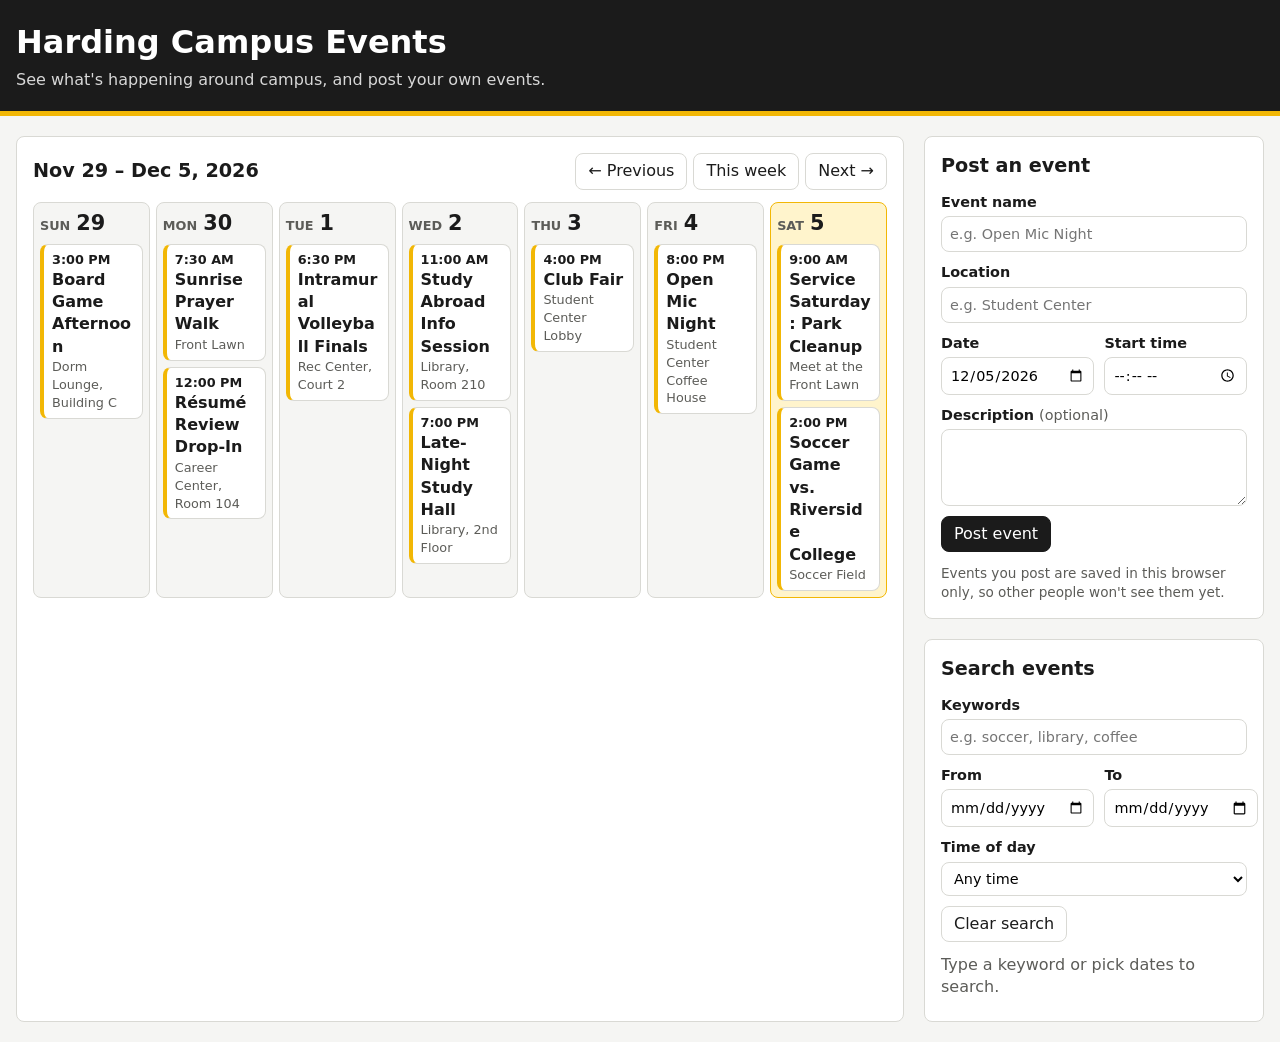
==== index.html @ 4120097c "Add campus events app: week calendar, posting, and search Plain HTML/CSS/JS with no build step. Post" ====
<!doctype html>
<html lang="en">
<head>
  <meta charset="utf-8">
  <meta name="viewport" content="width=device-width, initial-scale=1">
  <title>Harding Campus Events</title>
  <link rel="stylesheet" href="style.css">
</head>
<body>
  <header class="site-header">
    <h1>Harding Campus Events</h1>
    <p>See what's happening around campus, and post your own events.</p>
  </header>

  <main class="layout">
    <!-- The week calendar -->
    <section class="calendar" aria-labelledby="calendar-heading">
      <div class="calendar-toolbar">
        <h2 id="calendar-heading"><span id="week-label"></span></h2>
        <div class="toolbar-buttons">
          <button type="button" id="prev-week">← Previous</button>
          <button type="button" id="this-week">This week</button>
          <button type="button" id="next-week">Next →</button>
        </div>
      </div>
      <div id="week-grid" class="week-grid"></div>
    </section>

    <div class="sidebar">
      <!-- Post a new event -->
      <section class="panel" aria-labelledby="post-heading">
        <h2 id="post-heading">Post an event</h2>
        <form id="post-form" novalidate>
          <label>Event name
            <input name="name" maxlength="100" placeholder="e.g. Open Mic Night">
          </label>
          <label>Location
            <input name="location" maxlength="100" placeholder="e.g. Student Center">
          </label>
          <div class="row">
            <label>Date
              <input type="date" name="date" id="post-date">
            </label>
            <label>Start time
              <input type="time" name="time">
            </label>
          </div>
          <label>Description <span class="optional">(optional)</span>
            <textarea name="description" rows="3" maxlength="500"></textarea>
          </label>
          <ul id="post-errors" class="errors" role="alert"></ul>
          <button type="submit" class="primary">Post event</button>
          <p id="post-message" class="success" role="status"></p>
        </form>
        <p class="note">Events you post are saved in this browser only, so other people won't see them yet.</p>
      </section>

      <!-- Search -->
      <section class="panel" aria-labelledby="search-heading">
        <h2 id="search-heading">Search events</h2>
        <form id="search-form">
          <label>Keywords
            <input type="search" name="keyword" placeholder="e.g. soccer, library, coffee">
          </label>
          <div class="row">
            <label>From
              <input type="date" name="from">
            </label>
            <label>To
              <input type="date" name="to">
            </label>
          </div>
          <label>Time of day
            <select name="timeOfDay">
              <option value="any">Any time</option>
              <option value="morning">Morning (before noon)</option>
              <option value="afternoon">Afternoon (noon – 5 PM)</option>
              <option value="evening">Evening (after 5 PM)</option>
            </select>
          </label>
          <button type="reset">Clear search</button>
        </form>
        <p id="search-summary" class="search-summary" role="status"></p>
        <ul id="search-results" class="search-results"></ul>
      </section>
    </div>
  </main>

  <!-- Pop-up with an event's details -->
  <dialog id="event-dialog">
    <h2 id="dialog-name"></h2>
    <p id="dialog-sample" class="badge">Sample event</p>
    <p><strong>When:</strong> <span id="dialog-when"></span></p>
    <p><strong>Where:</strong> <span id="dialog-location"></span></p>
    <p id="dialog-description"></p>
    <div class="dialog-buttons">
      <button type="button" id="dialog-delete" class="danger">Delete my event</button>
      <form method="dialog"><button class="primary">Close</button></form>
    </div>
  </dialog>

  <!-- Order matters: app.js uses functions from the first two files -->
  <script src="events.js"></script>
  <script src="sample-data.js"></script>
  <script src="app.js"></script>
</body>
</html>
---- style.css ----
/* style.css: how the app looks. Colors are set once here, so they're easy to change. */

:root {
  --black: #1b1b1b;
  --gold: #f2b705;
  --gold-light: #fff4cc;
  --gray-bg: #f5f5f3;
  --gray-line: #d9d9d4;
  --gray-text: #5c5c58;
  --white: #ffffff;
  --red: #b3261e;
  --green: #1e6b34;
  --radius: 8px;
}

* {
  box-sizing: border-box;
}

/* Make sure anything marked "hidden" really is hidden */
[hidden] {
  display: none !important;
}

body {
  margin: 0;
  font-family: system-ui, -apple-system, "Segoe UI", Roboto, sans-serif;
  color: var(--black);
  background: var(--gray-bg);
  line-height: 1.4;
}

h1, h2, h3 {
  margin: 0;
}

button, input, select, textarea {
  font: inherit;
}

button {
  cursor: pointer;
  padding: 6px 12px;
  border: 1px solid var(--gray-line);
  border-radius: var(--radius);
  background: var(--white);
  color: var(--black);
}

button:hover {
  border-color: var(--black);
}

button:focus-visible, input:focus-visible, select:focus-visible, textarea:focus-visible {
  outline: 3px solid var(--gold);
  outline-offset: 1px;
}

button.primary {
  background: var(--black);
  color: var(--white);
  border-color: var(--black);
}

button.danger {
  color: var(--red);
  border-color: var(--red);
}

/* ---------- Header ---------- */

.site-header {
  background: var(--black);
  color: var(--white);
  padding: 20px 16px;
  border-bottom: 5px solid var(--gold);
}

.site-header p {
  margin: 4px 0 0;
  color: #d8d8d8;
}

/* ---------- Page layout: calendar on the left, forms on the right ---------- */

.layout {
  display: grid;
  grid-template-columns: minmax(0, 1fr) 340px;
  gap: 20px;
  max-width: 1400px;
  margin: 0 auto;
  padding: 20px 16px;
}

.sidebar {
  display: flex;
  flex-direction: column;
  gap: 20px;
}

.panel, .calendar {
  background: var(--white);
  border: 1px solid var(--gray-line);
  border-radius: var(--radius);
  padding: 16px;
}

.panel h2, .calendar h2 {
  font-size: 1.2rem;
  margin-bottom: 12px;
}

/* ---------- Week calendar ---------- */

.calendar-toolbar {
  display: flex;
  flex-wrap: wrap;
  justify-content: space-between;
  align-items: center;
  gap: 8px;
  margin-bottom: 12px;
}

.calendar-toolbar h2 {
  margin: 0;
}

.toolbar-buttons {
  display: flex;
  gap: 6px;
}

.week-grid {
  display: grid;
  grid-template-columns: repeat(7, minmax(0, 1fr));
  gap: 6px;
}

.day {
  min-height: 300px;
  padding: 6px;
  border: 1px solid var(--gray-line);
  border-radius: var(--radius);
  background: var(--gray-bg);
  display: flex;
  flex-direction: column;
  gap: 6px;
}

.day.today {
  background: var(--gold-light);
  border-color: var(--gold);
}

.day-heading {
  display: flex;
  align-items: baseline;
  gap: 6px;
  font-size: 0.9rem;
}

.day-name {
  color: var(--gray-text);
  text-transform: uppercase;
  font-size: 0.8rem;
}

.day-number {
  font-size: 1.3rem;
}

.no-events {
  margin: 0;
  color: var(--gray-text);
  font-size: 0.85rem;
}

.event-card {
  display: flex;
  flex-direction: column;
  text-align: left;
  padding: 6px 8px;
  border-left: 4px solid var(--gold);
  overflow-wrap: anywhere;
}

.event-time {
  font-size: 0.8rem;
  font-weight: 600;
}

.event-name {
  font-weight: 600;
}

.event-location {
  font-size: 0.8rem;
  color: var(--gray-text);
}

/* ---------- Forms ---------- */

form label {
  display: block;
  margin-bottom: 10px;
  font-weight: 600;
  font-size: 0.9rem;
}

form input, form select, form textarea {
  display: block;
  width: 100%;
  margin-top: 4px;
  padding: 7px 8px;
  border: 1px solid var(--gray-line);
  border-radius: var(--radius);
  font-weight: 400;
  background: var(--white);
}

.row {
  display: grid;
  grid-template-columns: 1fr 1fr;
  gap: 10px;
}

.optional {
  font-weight: 400;
  color: var(--gray-text);
}

.errors {
  color: var(--red);
  margin: 0 0 10px;
  padding-left: 20px;
}

.errors:empty {
  display: none;
}

.success {
  color: var(--green);
  margin: 10px 0 0;
}

.note {
  font-size: 0.85rem;
  color: var(--gray-text);
  margin: 12px 0 0;
}

/* ---------- Search results ---------- */

.search-summary {
  margin: 12px 0 6px;
  color: var(--gray-text);
}

.search-results {
  list-style: none;
  margin: 0;
  padding: 0;
  display: flex;
  flex-direction: column;
  gap: 6px;
}

.result {
  width: 100%;
  display: flex;
  flex-direction: column;
  text-align: left;
  border-left: 4px solid var(--gold);
}

.result-when {
  font-size: 0.8rem;
  color: var(--gray-text);
}

.result-name {
  font-weight: 600;
}

.result-location {
  font-size: 0.85rem;
}

/* ---------- Event details pop-up ---------- */

dialog {
  width: min(460px, calc(100% - 32px));
  border: none;
  border-top: 5px solid var(--gold);
  border-radius: var(--radius);
  padding: 20px;
}

dialog::backdrop {
  background: rgba(0, 0, 0, 0.5);
}

dialog h2 {
  margin-bottom: 8px;
}

.badge {
  display: inline-block;
  margin: 0;
  padding: 2px 8px;
  border-radius: 999px;
  background: var(--gold-light);
  font-size: 0.8rem;
}

.dialog-buttons {
  display: flex;
  justify-content: flex-end;
  gap: 8px;
  margin-top: 16px;
}

.dialog-buttons form {
  margin: 0;
}

/* ---------- Smaller screens ---------- */

/* Tablets: put the forms under the calendar */
@media (max-width: 1000px) {
  .layout {
    grid-template-columns: 1fr;
  }
}

/* Phones: list the days top to bottom instead of side by side */
@media (max-width: 700px) {
  .week-grid {
    grid-template-columns: 1fr;
  }

  .day {
    min-height: 0;
  }
}
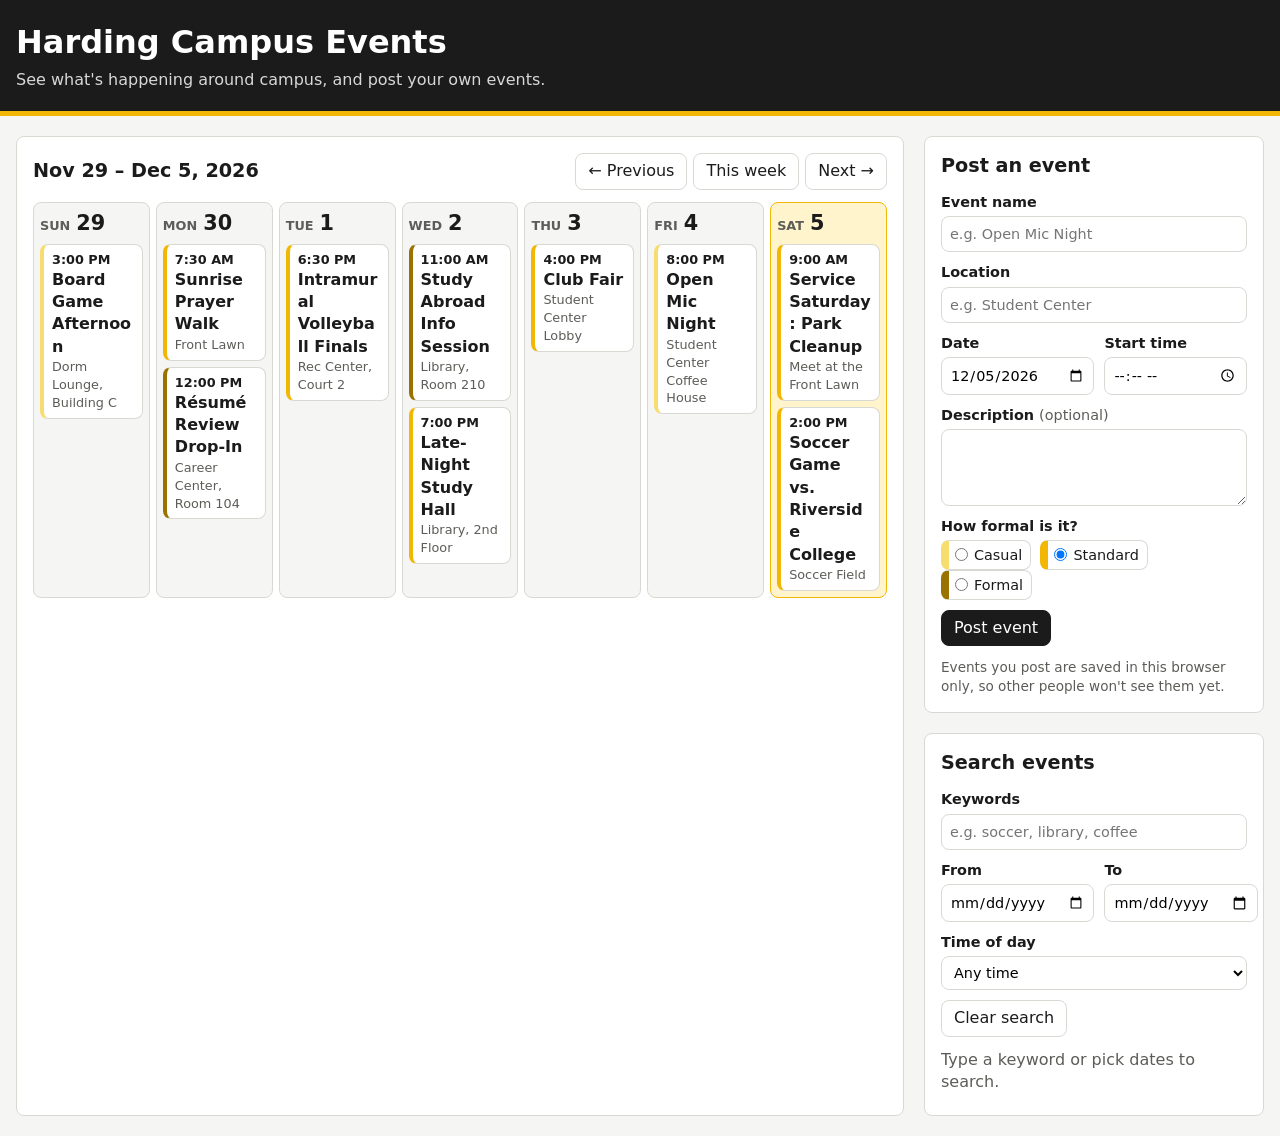
==== commit 57068b1d: "Add casual/standard/formal color choice for events Each event gets a tone that sets its stripe color" ====
--- a/index.html
+++ b/index.html
@@ -48,6 +48,19 @@
           <label>Description <span class="optional">(optional)</span>
             <textarea name="description" rows="3" maxlength="500"></textarea>
           </label>
+          <!-- Sets the color stripe on the event: light yellow to dark gold -->
+          <fieldset class="tone-picker">
+            <legend>How formal is it?</legend>
+            <label class="tone-option tone-casual">
+              <input type="radio" name="tone" value="casual"> Casual
+            </label>
+            <label class="tone-option tone-standard">
+              <input type="radio" name="tone" value="standard" checked> Standard
+            </label>
+            <label class="tone-option tone-formal">
+              <input type="radio" name="tone" value="formal"> Formal
+            </label>
+          </fieldset>
           <ul id="post-errors" class="errors" role="alert"></ul>
           <button type="submit" class="primary">Post event</button>
           <p id="post-message" class="success" role="status"></p>
@@ -92,6 +105,7 @@
     <p id="dialog-sample" class="badge">Sample event</p>
     <p><strong>When:</strong> <span id="dialog-when"></span></p>
     <p><strong>Where:</strong> <span id="dialog-location"></span></p>
+    <p><strong>Style:</strong> <span id="dialog-tone"></span></p>
     <p id="dialog-description"></p>
     <div class="dialog-buttons">
       <button type="button" id="dialog-delete" class="danger">Delete my event</button>
--- a/style.css
+++ b/style.css
@@ -4,6 +4,10 @@
   --black: #1b1b1b;
   --gold: #f2b705;
   --gold-light: #fff4cc;
+  /* Event stripe colors, from casual to formal */
+  --tone-casual: #f7dc6f;
+  --tone-standard: #f2b705;
+  --tone-formal: #9a7200;
   --gray-bg: #f5f5f3;
   --gray-line: #d9d9d4;
   --gray-text: #5c5c58;
@@ -184,6 +188,23 @@
   overflow-wrap: anywhere;
 }
 
+/* Stripe color for each tone (cards, search results, and the form's swatches) */
+.tone-casual {
+  --tone-color: var(--tone-casual);
+}
+
+.tone-standard {
+  --tone-color: var(--tone-standard);
+}
+
+.tone-formal {
+  --tone-color: var(--tone-formal);
+}
+
+.event-card, .result {
+  border-left-color: var(--tone-color, var(--tone-standard));
+}
+
 .event-time {
   font-size: 0.8rem;
   font-weight: 600;
@@ -224,6 +245,38 @@
   gap: 10px;
 }
 
+.tone-picker {
+  margin: 0 0 10px;
+  padding: 0;
+  border: none;
+}
+
+.tone-picker legend {
+  padding: 0;
+  font-weight: 600;
+  font-size: 0.9rem;
+  margin-bottom: 4px;
+}
+
+.tone-picker .tone-option {
+  display: inline-flex;
+  align-items: center;
+  gap: 6px;
+  margin: 0 4px 0 0;
+  padding: 4px 8px 4px 6px;
+  border: 1px solid var(--gray-line);
+  border-left: 8px solid var(--tone-color);
+  border-radius: var(--radius);
+  font-weight: 400;
+  cursor: pointer;
+}
+
+.tone-picker .tone-option input {
+  display: inline;
+  width: auto;
+  margin: 0;
+}
+
 .optional {
   font-weight: 400;
   color: var(--gray-text);
@@ -292,7 +345,7 @@
 dialog {
   width: min(460px, calc(100% - 32px));
   border: none;
-  border-top: 5px solid var(--gold);
+  border-top: 5px solid var(--tone-color, var(--gold));
   border-radius: var(--radius);
   padding: 20px;
 }
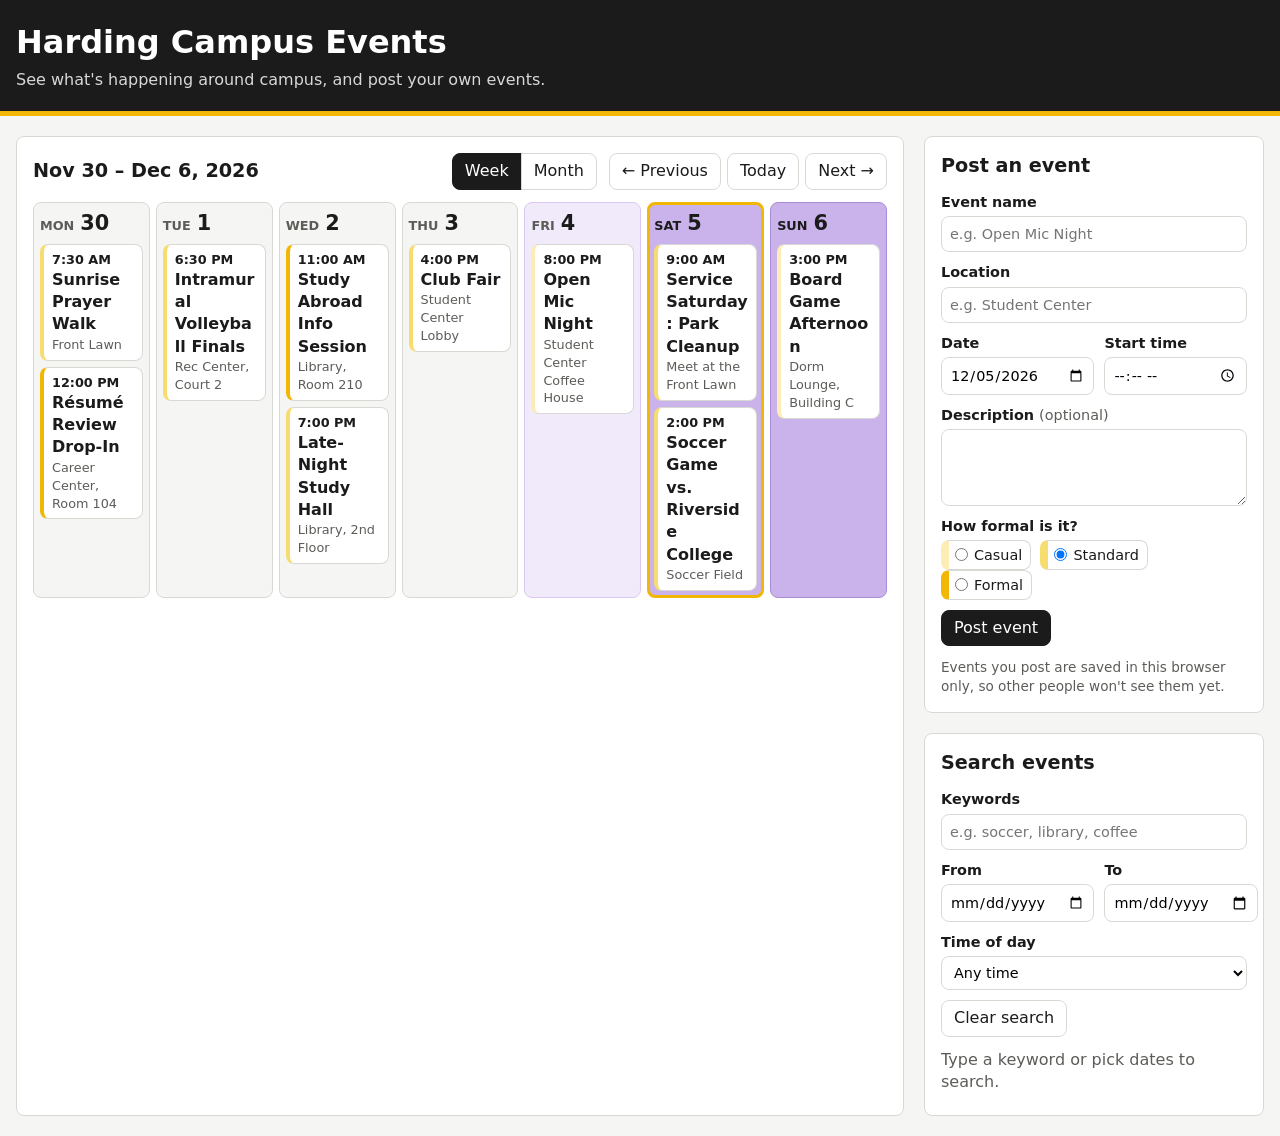
==== commit 421a942e: "Add month calendar view A Week / Month switch in the calendar toolbar. The month view shows whole Mo" ====
--- a/index.html
+++ b/index.html
@@ -16,14 +16,26 @@
     <!-- The week calendar -->
     <section class="calendar" aria-labelledby="calendar-heading">
       <div class="calendar-toolbar">
-        <h2 id="calendar-heading"><span id="week-label"></span></h2>
+        <h2 id="calendar-heading"><span id="period-label"></span></h2>
         <div class="toolbar-buttons">
-          <button type="button" id="prev-week">← Previous</button>
-          <button type="button" id="this-week">This week</button>
-          <button type="button" id="next-week">Next →</button>
+          <!-- Switch between the week and month calendars -->
+          <div class="view-switch" role="group" aria-label="Calendar view">
+            <button type="button" id="week-view-button" aria-pressed="true">Week</button>
+            <button type="button" id="month-view-button" aria-pressed="false">Month</button>
+          </div>
+          <button type="button" id="prev-period">← Previous</button>
+          <button type="button" id="today-button">Today</button>
+          <button type="button" id="next-period">Next →</button>
         </div>
       </div>
       <div id="week-grid" class="week-grid"></div>
+      <div id="month-view" class="month-view" hidden>
+        <div class="month-weekdays" aria-hidden="true">
+          <span>Mon</span><span>Tue</span><span>Wed</span><span>Thu</span>
+          <span>Fri</span><span>Sat</span><span>Sun</span>
+        </div>
+        <div id="month-grid" class="month-grid"></div>
+      </div>
     </section>
 
     <div class="sidebar">
--- a/style.css
+++ b/style.css
@@ -5,9 +5,14 @@
   --gold: #f2b705;
   --gold-light: #fff4cc;
   /* Event stripe colors, from casual to formal */
-  --tone-casual: #f7dc6f;
-  --tone-standard: #f2b705;
-  --tone-formal: #9a7200;
+  --tone-casual: #fbedb5;
+  --tone-standard: #f7dc6f;
+  --tone-formal: #f2b705;
+  /* Calendar day backgrounds: Friday, and Saturday/Sunday */
+  --friday-bg: #f1eafb;
+  --friday-line: #d9c9f2;
+  --weekend-bg: #c9b3ea;
+  --weekend-line: #a98bd6;
   --gray-bg: #f5f5f3;
   --gray-line: #d9d9d4;
   --gray-text: #5c5c58;
@@ -131,7 +136,29 @@
 
 .toolbar-buttons {
   display: flex;
+  flex-wrap: wrap;
   gap: 6px;
+}
+
+/* Week / Month switch: two buttons joined together */
+.view-switch {
+  display: flex;
+  margin-right: 6px;
+}
+
+.view-switch button:first-child {
+  border-radius: var(--radius) 0 0 var(--radius);
+}
+
+.view-switch button:last-child {
+  border-radius: 0 var(--radius) var(--radius) 0;
+  margin-left: -1px;
+}
+
+.view-switch button[aria-pressed="true"] {
+  background: var(--black);
+  color: var(--white);
+  border-color: var(--black);
 }
 
 .week-grid {
@@ -151,9 +178,35 @@
   gap: 6px;
 }
 
+/* These day colors apply to both the week view (.day) and month view (.month-day) */
+.day.friday, .month-day.friday {
+  background: var(--friday-bg);
+  border-color: var(--friday-line);
+}
+
+.day.weekend, .month-day.weekend {
+  background: var(--weekend-bg);
+  border-color: var(--weekend-line);
+}
+
+/* Darker label so it's easy to read on the purple */
+.weekend .day-name, .weekend .month-day-name {
+  color: var(--black);
+}
+
+/* Today keeps its day's color (purple on Fridays and weekends) and gets a
+   thick gold border, so it stands out on any day */
+.day.today, .month-day.today {
+  border: 3px solid var(--gold);
+}
+
 .day.today {
+  padding: 4px; /* 2px less, to make up for the thicker border */
+}
+
+.day.today:not(.friday):not(.weekend),
+.month-day.today:not(.friday):not(.weekend) {
   background: var(--gold-light);
-  border-color: var(--gold);
 }
 
 .day-heading {
@@ -217,6 +270,75 @@
 .event-location {
   font-size: 0.8rem;
   color: var(--gray-text);
+}
+
+/* ---------- Month calendar ---------- */
+
+.month-weekdays, .month-grid {
+  display: grid;
+  grid-template-columns: repeat(7, minmax(0, 1fr));
+  gap: 4px;
+}
+
+.month-weekdays {
+  margin-bottom: 4px;
+  text-align: center;
+  font-size: 0.8rem;
+  font-weight: 600;
+  text-transform: uppercase;
+  color: var(--gray-text);
+}
+
+.month-day {
+  min-height: 96px;
+  padding: 4px;
+  border: 1px solid var(--gray-line);
+  border-radius: var(--radius);
+  background: var(--gray-bg);
+  display: flex;
+  flex-direction: column;
+  gap: 3px;
+  min-width: 0;
+}
+
+.month-day.today {
+  padding: 2px; /* 2px less, to make up for the thicker border */
+}
+
+/* Days from the month before or after */
+.month-day.outside-month {
+  opacity: 0.45;
+}
+
+.month-day-heading {
+  font-size: 0.9rem;
+}
+
+/* Only needed on phones (see the bottom of this file) */
+.month-day-name {
+  display: none;
+}
+
+/* One compact line per event: time + name, cut off with "…" after two lines */
+.month-event {
+  width: 100%;
+  padding: 2px 4px;
+  border-left: 4px solid var(--tone-color, var(--tone-standard));
+  border-radius: 4px;
+  text-align: left;
+  font-size: 0.75rem;
+  line-height: 1.25;
+  overflow: hidden;
+  display: -webkit-box;
+  -webkit-box-orient: vertical;
+  -webkit-line-clamp: 2;
+  line-clamp: 2;
+  overflow-wrap: anywhere;
+}
+
+.month-event-time {
+  font-weight: 700;
+  margin-right: 4px;
 }
 
 /* ---------- Forms ---------- */
@@ -396,4 +518,38 @@
   .day {
     min-height: 0;
   }
-}
+
+  /* Month view on phones: a list of just the days in this month that have events */
+  .month-weekdays {
+    display: none;
+  }
+
+  .month-grid {
+    grid-template-columns: 1fr;
+  }
+
+  .month-day {
+    min-height: 0;
+  }
+
+  .month-day.outside-month, .month-day.empty {
+    display: none;
+  }
+
+  .month-day-heading {
+    display: flex;
+    gap: 6px;
+    align-items: baseline;
+  }
+
+  .month-day-name {
+    display: inline;
+    font-size: 0.8rem;
+    text-transform: uppercase;
+    color: var(--gray-text);
+  }
+
+  .month-event {
+    font-size: 0.9rem;
+  }
+}
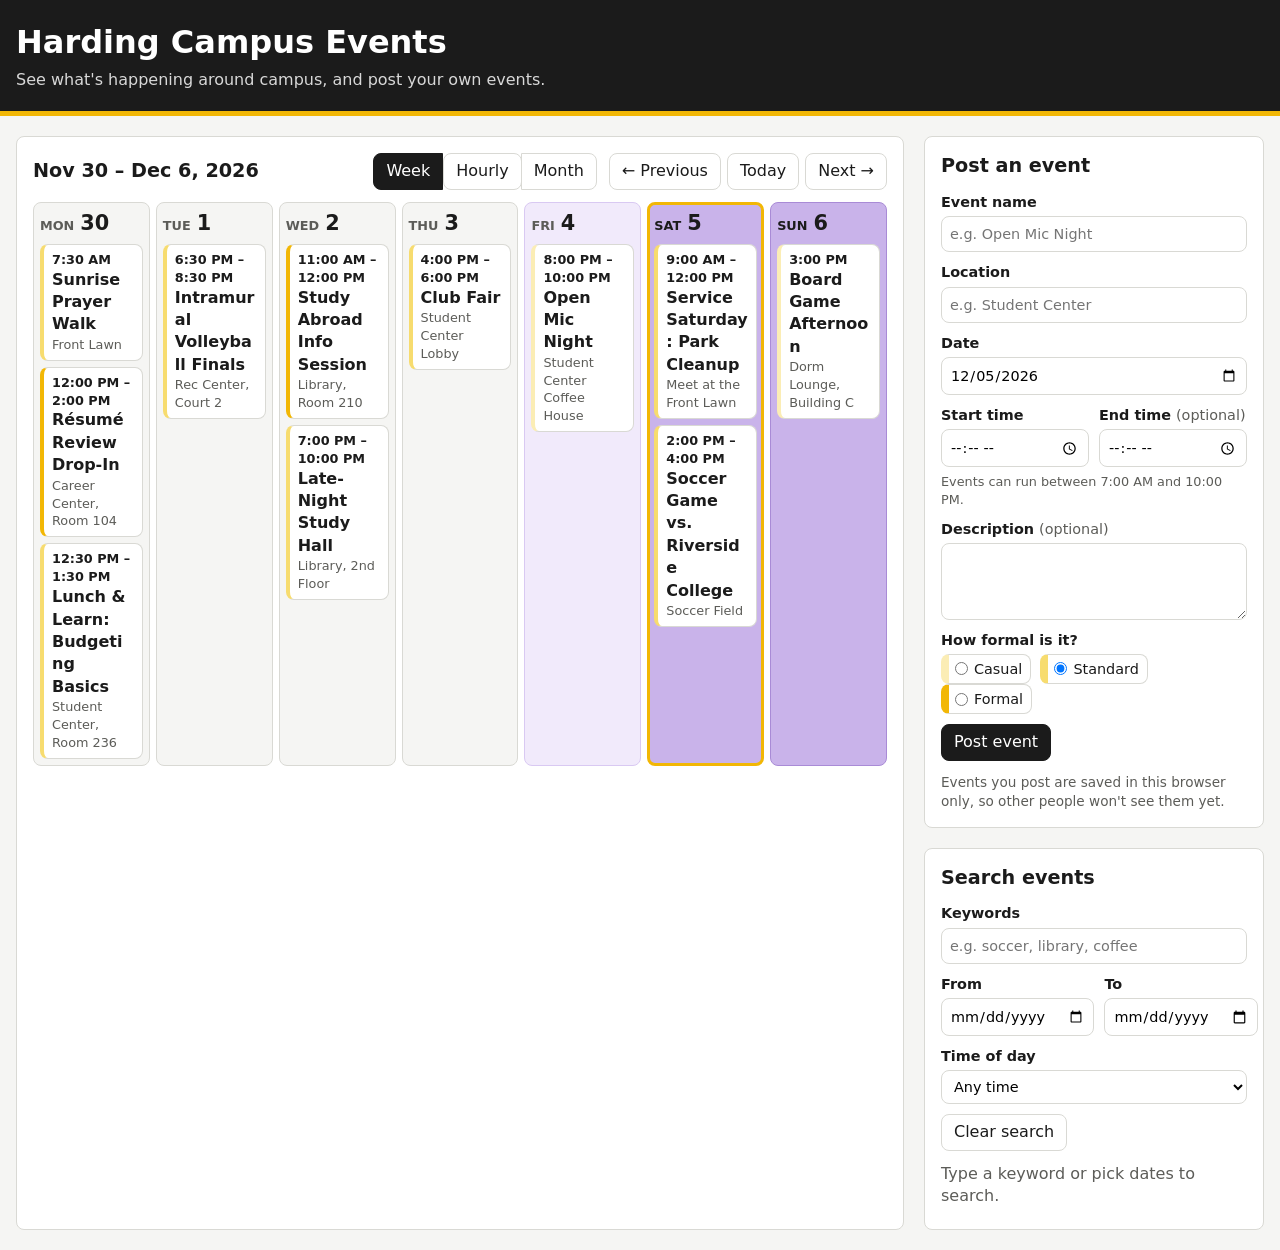
==== commit e0d5be1b: "Add hourly week view and optional end times A third calendar view (Week / Hourly / Month) with an ho" ====
--- a/index.html
+++ b/index.html
@@ -21,6 +21,7 @@
           <!-- Switch between the week and month calendars -->
           <div class="view-switch" role="group" aria-label="Calendar view">
             <button type="button" id="week-view-button" aria-pressed="true">Week</button>
+            <button type="button" id="hourly-view-button" aria-pressed="false">Hourly</button>
             <button type="button" id="month-view-button" aria-pressed="false">Month</button>
           </div>
           <button type="button" id="prev-period">← Previous</button>
@@ -29,6 +30,10 @@
         </div>
       </div>
       <div id="week-grid" class="week-grid"></div>
+      <!-- Hourly week: scrolls sideways on small screens -->
+      <div id="hourly-view" class="hourly-view" hidden>
+        <div id="hourly-grid" class="hourly-grid"></div>
+      </div>
       <div id="month-view" class="month-view" hidden>
         <div class="month-weekdays" aria-hidden="true">
           <span>Mon</span><span>Tue</span><span>Wed</span><span>Thu</span>
@@ -40,7 +45,7 @@
 
     <div class="sidebar">
       <!-- Post a new event -->
-      <section class="panel" aria-labelledby="post-heading">
+      <section class="panel post-panel" aria-labelledby="post-heading">
         <h2 id="post-heading">Post an event</h2>
         <form id="post-form" novalidate>
           <label>Event name
@@ -49,14 +54,18 @@
           <label>Location
             <input name="location" maxlength="100" placeholder="e.g. Student Center">
           </label>
+          <label>Date
+            <input type="date" name="date" id="post-date">
+          </label>
           <div class="row">
-            <label>Date
-              <input type="date" name="date" id="post-date">
+            <label>Start time
+              <input type="time" name="time" min="07:00" max="22:00">
             </label>
-            <label>Start time
-              <input type="time" name="time">
+            <label>End time <span class="optional">(optional)</span>
+              <input type="time" name="endTime" min="07:00" max="22:00">
             </label>
           </div>
+          <p class="hint">Events can run between 7:00 AM and 10:00 PM.</p>
           <label>Description <span class="optional">(optional)</span>
             <textarea name="description" rows="3" maxlength="500"></textarea>
           </label>
@@ -78,6 +87,17 @@
           <p id="post-message" class="success" role="status"></p>
         </form>
         <p class="note">Events you post are saved in this browser only, so other people won't see them yet.</p>
+
+        <!-- Covers this section while you hover over an event in the hourly view -->
+        <div id="hover-preview" class="hover-preview" hidden>
+          <p id="preview-sample" class="badge">Sample event</p>
+          <h2 id="preview-name"></h2>
+          <p><strong>When:</strong> <span id="preview-when"></span></p>
+          <p><strong>Where:</strong> <span id="preview-location"></span></p>
+          <p><strong>Style:</strong> <span id="preview-tone"></span></p>
+          <p id="preview-description"></p>
+          <p class="note">Click the event for more options.</p>
+        </div>
       </section>
 
       <!-- Search -->
--- a/style.css
+++ b/style.css
@@ -178,13 +178,14 @@
   gap: 6px;
 }
 
-/* These day colors apply to both the week view (.day) and month view (.month-day) */
-.day.friday, .month-day.friday {
+/* These day colors apply to the week (.day), hourly (.hour-day, .hour-day-heading),
+   and month (.month-day) views */
+.day.friday, .month-day.friday, .hour-day.friday, .hour-day-heading.friday {
   background: var(--friday-bg);
   border-color: var(--friday-line);
 }
 
-.day.weekend, .month-day.weekend {
+.day.weekend, .month-day.weekend, .hour-day.weekend, .hour-day-heading.weekend {
   background: var(--weekend-bg);
   border-color: var(--weekend-line);
 }
@@ -196,7 +197,7 @@
 
 /* Today keeps its day's color (purple on Fridays and weekends) and gets a
    thick gold border, so it stands out on any day */
-.day.today, .month-day.today {
+.day.today, .month-day.today, .hour-day-heading.today {
   border: 3px solid var(--gold);
 }
 
@@ -205,7 +206,9 @@
 }
 
 .day.today:not(.friday):not(.weekend),
-.month-day.today:not(.friday):not(.weekend) {
+.month-day.today:not(.friday):not(.weekend),
+.hour-day.today:not(.friday):not(.weekend),
+.hour-day-heading.today:not(.friday):not(.weekend) {
   background: var(--gold-light);
 }
 
@@ -270,6 +273,124 @@
 .event-location {
   font-size: 0.8rem;
   color: var(--gray-text);
+}
+
+/* ---------- Hourly calendar ---------- */
+
+/* Scrolls sideways on narrow screens instead of squashing the days */
+.hourly-view {
+  overflow-x: auto;
+}
+
+.hourly-grid {
+  --hour-height: 52px; /* how tall each hour row is */
+  display: grid;
+  grid-template-columns: 52px repeat(7, minmax(0, 1fr));
+  gap: 4px;
+  min-width: 640px;
+}
+
+.hour-day-heading {
+  display: flex;
+  align-items: baseline;
+  gap: 6px;
+  padding: 4px 6px;
+  border: 1px solid var(--gray-line);
+  border-radius: var(--radius);
+  background: var(--gray-bg);
+}
+
+.hour-day-heading.today {
+  padding: 2px 4px; /* 2px less, to make up for the thicker border */
+}
+
+.hour-label {
+  height: var(--hour-height);
+  padding-right: 6px;
+  text-align: right;
+  font-size: 0.75rem;
+  color: var(--gray-text);
+}
+
+/* A day's column: one tall box with a faint line between hours.
+   --hours (set in app.js) is how many hour rows there are. */
+.hour-day {
+  position: relative;
+  height: calc(var(--hours) * var(--hour-height));
+  border-radius: var(--radius);
+  background-color: var(--gray-bg);
+  background-image: repeating-linear-gradient(
+    to bottom,
+    transparent 0,
+    transparent calc(var(--hour-height) - 1px),
+    var(--gray-line) calc(var(--hour-height) - 1px),
+    var(--gray-line) var(--hour-height)
+  );
+}
+
+.hour-day.today {
+  box-shadow: inset 0 0 0 2px var(--gold);
+}
+
+/* An event box. app.js sets, for each one:
+     --start      hours after 7 AM that it starts
+     --hours-long how many hour rows it covers
+     --column     which column it's in when events share an hour (0 = first)
+     --columns    how many columns that hour is split into */
+.hour-event {
+  position: absolute;
+  top: calc(var(--start) * var(--hour-height) + 1px);
+  height: calc(var(--hours-long) * var(--hour-height) - 2px);
+  left: calc(var(--column) * 100% / var(--columns) + 1px);
+  width: calc(100% / var(--columns) - 2px);
+  display: flex;
+  align-items: flex-start;
+  padding: 2px 4px;
+  border-left: 4px solid var(--tone-color, var(--tone-standard));
+  border-radius: 4px;
+  overflow: hidden;
+  text-align: left;
+  font-size: 0.75rem;
+  line-height: 1.25;
+  font-weight: 600;
+}
+
+.hour-event:hover, .hour-event:focus-visible {
+  z-index: 1;
+  box-shadow: 0 2px 6px rgba(0, 0, 0, 0.25);
+}
+
+/* Long names get shortened in app.js, then cut off with "…" once they run
+   out of room (app.js sets how many lines fit) */
+.hour-event-name {
+  display: -webkit-box;
+  -webkit-box-orient: vertical;
+  overflow: hidden;
+  overflow-wrap: anywhere; /* last resort, if a word still doesn't fit */
+}
+
+/* ---------- Hover preview (hourly view) ---------- */
+
+.post-panel {
+  position: relative;
+}
+
+/* Sits exactly on top of the "Post an event" section */
+.hover-preview {
+  position: absolute;
+  inset: -1px;
+  z-index: 10;
+  overflow-y: auto;
+  padding: 16px;
+  background: var(--white);
+  border: 1px solid var(--gray-line);
+  border-top: 5px solid var(--tone-color, var(--gold));
+  border-radius: var(--radius);
+  box-shadow: 0 4px 16px rgba(0, 0, 0, 0.2);
+}
+
+.hover-preview h2 {
+  margin: 8px 0;
 }
 
 /* ---------- Month calendar ---------- */
@@ -404,6 +525,12 @@
   color: var(--gray-text);
 }
 
+.hint {
+  margin: -4px 0 10px;
+  font-size: 0.8rem;
+  color: var(--gray-text);
+}
+
 .errors {
   color: var(--red);
   margin: 0 0 10px;
@@ -505,7 +632,16 @@
 /* Tablets: put the forms under the calendar */
 @media (max-width: 1000px) {
   .layout {
-    grid-template-columns: 1fr;
+    /* minmax(0, ...) stops wide content (like the hourly grid) from stretching the page */
+    grid-template-columns: minmax(0, 1fr);
+  }
+
+  /* The Post section is below the calendar now, so show the preview
+     at the bottom of the screen instead */
+  .hover-preview {
+    position: fixed;
+    inset: auto 16px 16px 16px;
+    max-height: 50vh;
   }
 }
 
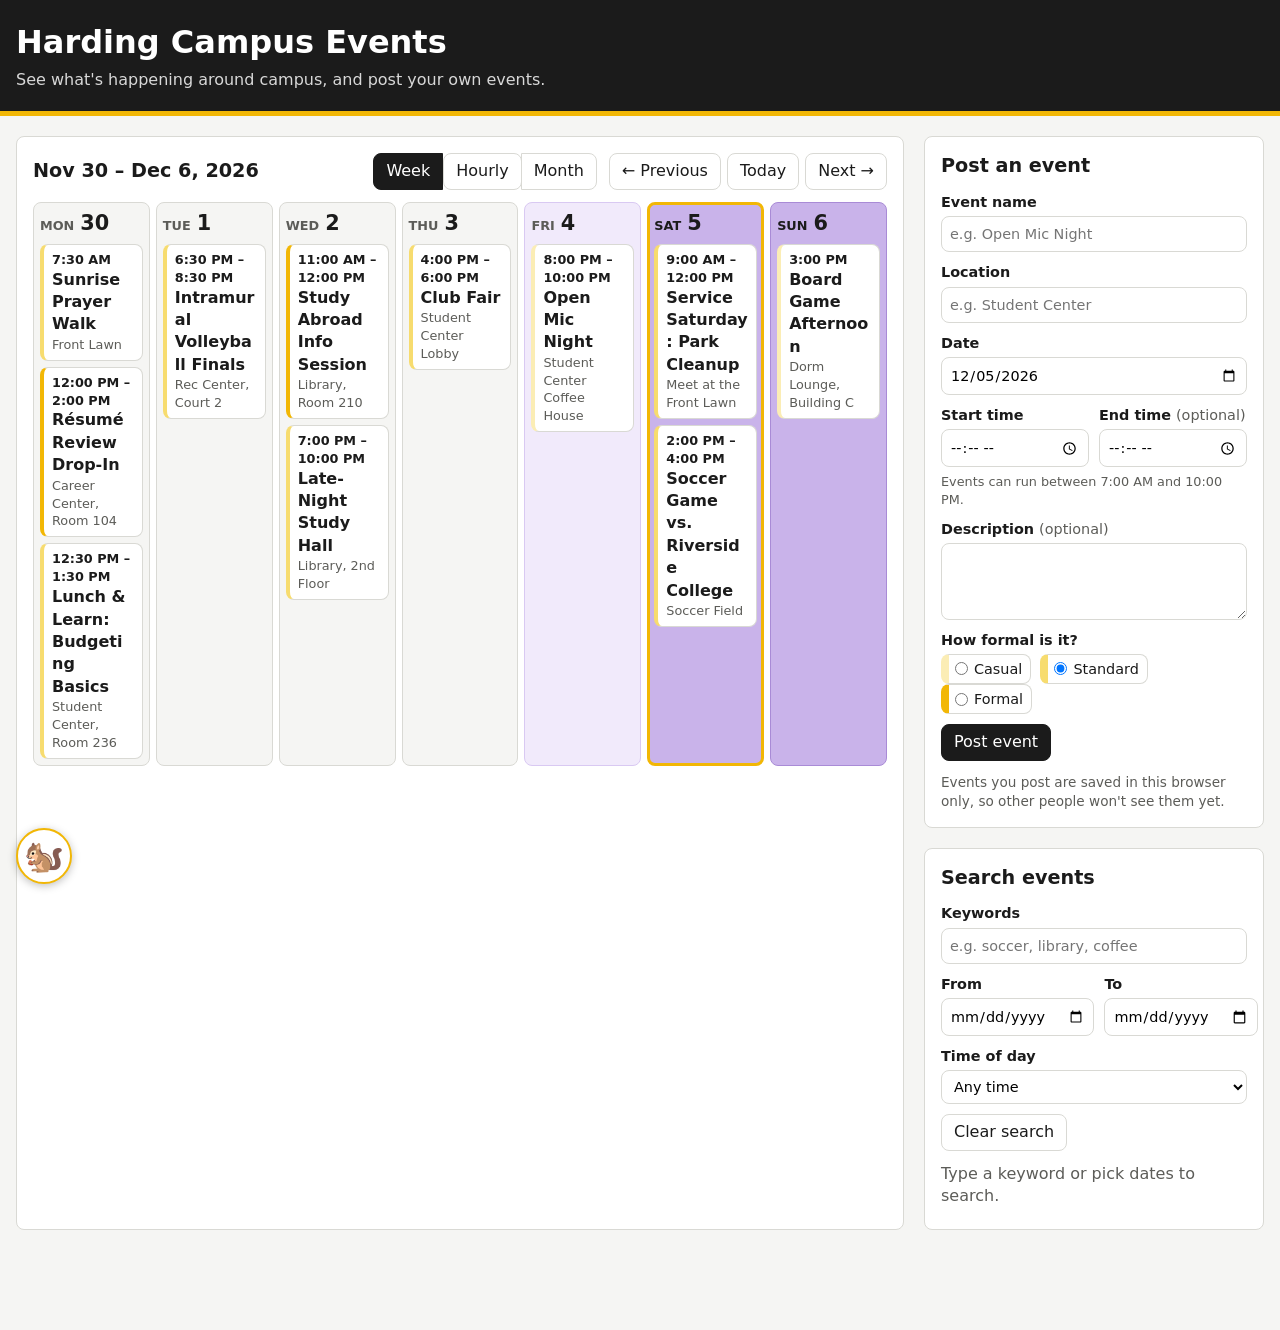
==== commit 12d34a93: "Add squirrel joke button A squirrel button in the bottom-left corner opens a pop-up announcing a "da" ====
--- a/index.html
+++ b/index.html
@@ -145,6 +145,22 @@
     </div>
   </dialog>
 
+  <!-- The squirrel button (a joke): see "squirrel" in events.js and app.js -->
+  <button type="button" id="squirrel-button" class="squirrel-button"
+          title="Squirrel Dating Service" aria-label="Squirrel Dating Service (a joke)">🐿️</button>
+
+  <dialog id="squirrel-dialog" class="squirrel-dialog">
+    <p class="squirrel-icon" aria-hidden="true">🐿️</p>
+    <h2>Squirrel Dating Service</h2>
+    <p>Congratulations! You now have a date with <strong>user #<span id="squirrel-user"></span></strong>.</p>
+    <p><strong>When:</strong> <span id="squirrel-when"></span></p>
+    <p><strong>Where:</strong> <span id="squirrel-place"></span></p>
+    <p><strong>Wear:</strong> something <span id="squirrel-color"></span>, so they can find you.</p>
+    <div class="dialog-buttons">
+      <button type="button" id="squirrel-accept" class="primary">Accept</button>
+    </div>
+  </dialog>
+
   <!-- Order matters: app.js uses functions from the first two files -->
   <script src="events.js"></script>
   <script src="sample-data.js"></script>
--- a/style.css
+++ b/style.css
@@ -37,6 +37,7 @@
   color: var(--black);
   background: var(--gray-bg);
   line-height: 1.4;
+  padding-bottom: 80px; /* room to scroll past the squirrel button */
 }
 
 h1, h2, h3 {
@@ -627,6 +628,55 @@
   margin: 0;
 }
 
+/* ---------- Squirrel button (a joke) ---------- */
+
+.squirrel-button {
+  position: fixed;
+  left: 16px;
+  bottom: 16px;
+  z-index: 5;
+  width: 56px;
+  height: 56px;
+  padding: 0;
+  border: 2px solid var(--gold);
+  border-radius: 50%;
+  background: var(--white);
+  font-size: 2rem;
+  line-height: 1;
+  box-shadow: 0 2px 8px rgba(0, 0, 0, 0.25);
+}
+
+.squirrel-button:hover {
+  border-color: var(--gold);
+  animation: squirrel-wiggle 0.4s ease-in-out;
+}
+
+@keyframes squirrel-wiggle {
+  0%, 100% { transform: rotate(0deg); }
+  25% { transform: rotate(-12deg); }
+  75% { transform: rotate(12deg); }
+}
+
+/* Skip the wiggle for people who've asked their device for less motion */
+@media (prefers-reduced-motion: reduce) {
+  .squirrel-button:hover {
+    animation: none;
+  }
+}
+
+.squirrel-dialog {
+  text-align: center;
+}
+
+.squirrel-dialog .dialog-buttons {
+  justify-content: center;
+}
+
+.squirrel-icon {
+  margin: 0;
+  font-size: 3rem;
+}
+
 /* ---------- Smaller screens ---------- */
 
 /* Tablets: put the forms under the calendar */
